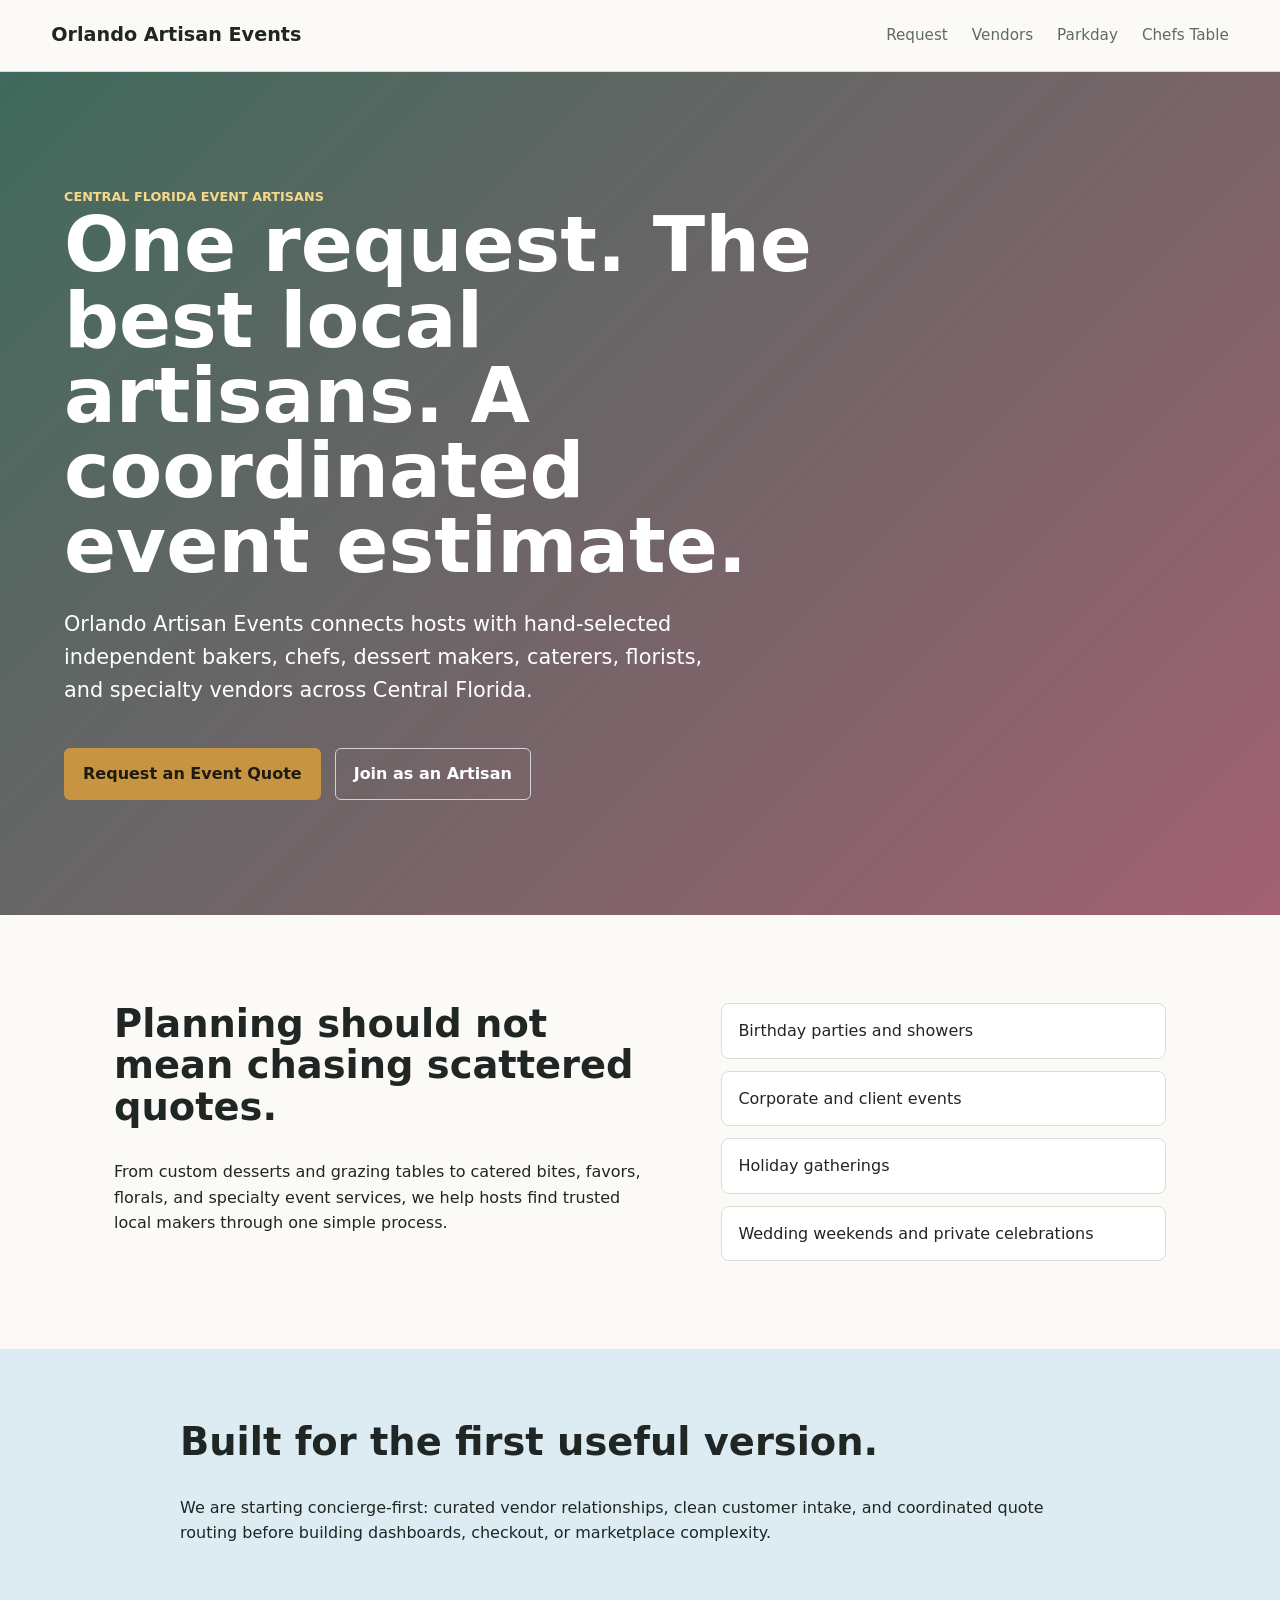
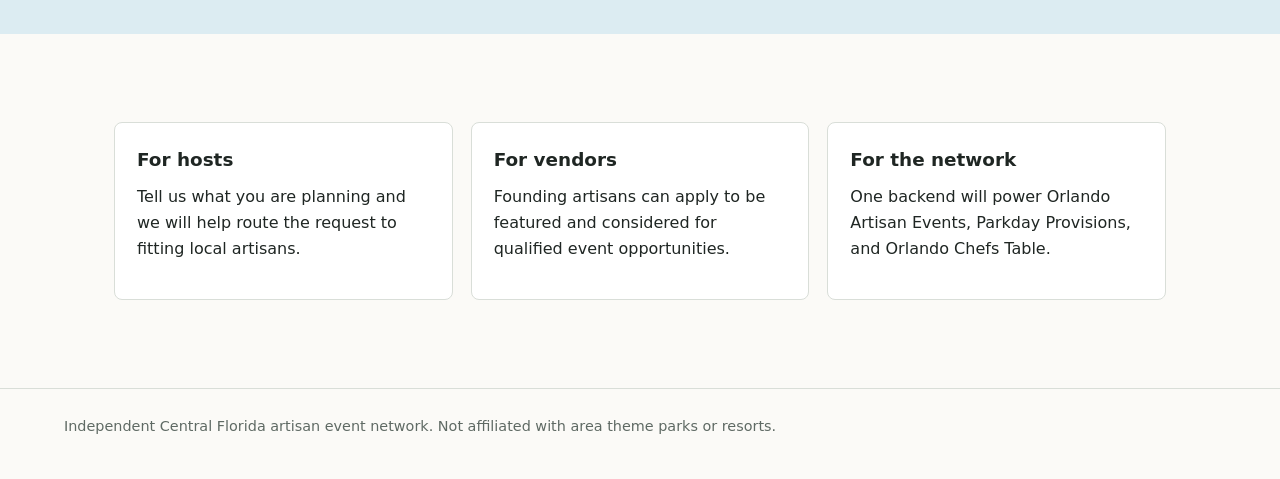
==== public/index.html @ fabe8ac7 "Fix Cloudflare static asset deploy root" ====
<!doctype html>
<html lang="en">
  <head>
    <meta charset="utf-8">
    <meta name="viewport" content="width=device-width, initial-scale=1">
    <title>Orlando Artisan Events</title>
    <meta name="description" content="A curated Central Florida artisan event network connecting hosts with independent bakers, chefs, caterers, dessert makers, and specialty vendors.">
    <link rel="stylesheet" href="/styles.css">
  </head>
  <body>
    <header class="site-header">
      <a class="brand" href="/">Orlando Artisan Events</a>
      <nav aria-label="Main navigation">
        <a href="/request/">Request</a>
        <a href="/vendors/">Vendors</a>
        <a href="/parkday/">Parkday</a>
        <a href="/chefs-table/">Chefs Table</a>
      </nav>
    </header>

    <main>
      <section class="hero">
        <div class="eyebrow">Central Florida event artisans</div>
        <h1>One request. The best local artisans. A coordinated event estimate.</h1>
        <p>
          Orlando Artisan Events connects hosts with hand-selected independent bakers,
          chefs, dessert makers, caterers, florists, and specialty vendors across
          Central Florida.
        </p>
        <div class="actions">
          <a class="button primary" href="/request/">Request an Event Quote</a>
          <a class="button secondary" href="/vendors/">Join as an Artisan</a>
        </div>
      </section>

      <section class="split">
        <div>
          <h2>Planning should not mean chasing scattered quotes.</h2>
          <p>
            From custom desserts and grazing tables to catered bites, favors,
            florals, and specialty event services, we help hosts find trusted
            local makers through one simple process.
          </p>
        </div>
        <ul class="check-list">
          <li>Birthday parties and showers</li>
          <li>Corporate and client events</li>
          <li>Holiday gatherings</li>
          <li>Wedding weekends and private celebrations</li>
        </ul>
      </section>

      <section class="band">
        <div>
          <h2>Built for the first useful version.</h2>
          <p>
            We are starting concierge-first: curated vendor relationships,
            clean customer intake, and coordinated quote routing before building
            dashboards, checkout, or marketplace complexity.
          </p>
        </div>
      </section>

      <section class="three-column">
        <article>
          <h3>For hosts</h3>
          <p>Tell us what you are planning and we will help route the request to fitting local artisans.</p>
        </article>
        <article>
          <h3>For vendors</h3>
          <p>Founding artisans can apply to be featured and considered for qualified event opportunities.</p>
        </article>
        <article>
          <h3>For the network</h3>
          <p>One backend will power Orlando Artisan Events, Parkday Provisions, and Orlando Chefs Table.</p>
        </article>
      </section>
    </main>

    <footer>
      <p>Independent Central Florida artisan event network. Not affiliated with area theme parks or resorts.</p>
    </footer>
  </body>
</html>
---- styles.css ----
:root {
  color-scheme: light;
  --ink: #1f2623;
  --muted: #5f6a64;
  --paper: #fbfaf7;
  --surface: #ffffff;
  --line: #d9ded8;
  --moss: #2f5d50;
  --berry: #8f3f55;
  --gold: #c79542;
  --sky: #dcecf2;
}

* {
  box-sizing: border-box;
}

body {
  margin: 0;
  font-family: Inter, ui-sans-serif, system-ui, -apple-system, BlinkMacSystemFont, "Segoe UI", sans-serif;
  color: var(--ink);
  background: var(--paper);
  line-height: 1.6;
}

a {
  color: inherit;
}

.site-header {
  display: flex;
  align-items: center;
  justify-content: space-between;
  gap: 24px;
  padding: 20px clamp(18px, 4vw, 56px);
  border-bottom: 1px solid var(--line);
  background: rgba(251, 250, 247, 0.94);
  position: sticky;
  top: 0;
  z-index: 10;
}

.brand {
  font-weight: 800;
  text-decoration: none;
  font-size: clamp(1rem, 2vw, 1.2rem);
}

nav {
  display: flex;
  gap: clamp(12px, 2vw, 24px);
  flex-wrap: wrap;
  justify-content: flex-end;
  font-size: 0.95rem;
}

nav a {
  text-decoration: none;
  color: var(--muted);
}

nav a:hover {
  color: var(--ink);
}

main {
  overflow: hidden;
}

.hero {
  min-height: 72vh;
  display: grid;
  align-content: center;
  padding: clamp(52px, 9vw, 120px) clamp(20px, 5vw, 80px);
  background:
    linear-gradient(135deg, rgba(47, 93, 80, 0.92), rgba(143, 63, 85, 0.82)),
    url("https://images.unsplash.com/photo-1519671482749-fd09be7ccebf?auto=format&fit=crop&w=1800&q=80") center/cover;
  color: #fff;
}

.hero > * {
  max-width: 780px;
}

.eyebrow {
  color: #f7d889;
  font-weight: 700;
  text-transform: uppercase;
  font-size: 0.8rem;
}

h1,
h2,
h3,
p {
  margin-top: 0;
}

h1 {
  font-size: clamp(2.3rem, 6vw, 5.2rem);
  line-height: 0.98;
  margin-bottom: 24px;
  letter-spacing: 0;
}

h2 {
  font-size: clamp(1.7rem, 3vw, 2.7rem);
  line-height: 1.08;
  letter-spacing: 0;
}

h3 {
  font-size: 1.15rem;
  margin-bottom: 10px;
}

.hero p {
  font-size: clamp(1.05rem, 2vw, 1.3rem);
  max-width: 680px;
}

.actions {
  display: flex;
  gap: 14px;
  flex-wrap: wrap;
  margin-top: 20px;
}

.button {
  display: inline-flex;
  align-items: center;
  justify-content: center;
  min-height: 48px;
  padding: 12px 18px;
  border-radius: 6px;
  font-weight: 750;
  text-decoration: none;
  border: 1px solid transparent;
}

.button.primary {
  background: var(--gold);
  color: #1f1a12;
}

.button.secondary {
  border-color: rgba(255, 255, 255, 0.7);
  color: #fff;
}

.button.dark {
  background: var(--moss);
  color: #fff;
}

.disabled-button {
  opacity: 0.78;
  cursor: not-allowed;
}

.split,
.three-column,
.form-page,
.content-page {
  padding: clamp(48px, 7vw, 88px) clamp(20px, 5vw, 80px);
  max-width: 1180px;
  margin: 0 auto;
}

.split {
  display: grid;
  grid-template-columns: minmax(0, 1.1fr) minmax(260px, 0.9fr);
  gap: clamp(28px, 5vw, 72px);
  align-items: start;
}

.check-list {
  list-style: none;
  padding: 0;
  margin: 0;
  display: grid;
  gap: 12px;
}

.check-list li {
  padding: 14px 16px;
  background: var(--surface);
  border: 1px solid var(--line);
  border-radius: 8px;
}

.band {
  background: var(--sky);
  padding: clamp(48px, 6vw, 72px) clamp(20px, 5vw, 80px);
}

.band > div {
  max-width: 920px;
  margin: 0 auto;
}

.three-column {
  display: grid;
  grid-template-columns: repeat(3, minmax(0, 1fr));
  gap: 18px;
}

article,
.notice,
.field-list {
  background: var(--surface);
  border: 1px solid var(--line);
  border-radius: 8px;
  padding: 22px;
}

.page-hero {
  padding: clamp(44px, 7vw, 90px) clamp(20px, 5vw, 80px);
  background: var(--moss);
  color: #fff;
}

.page-hero > div {
  max-width: 900px;
}

.form-page {
  display: grid;
  grid-template-columns: minmax(0, 0.85fr) minmax(280px, 1.15fr);
  gap: clamp(24px, 5vw, 58px);
}

.field-list {
  display: grid;
  gap: 14px;
}

.field-list div {
  padding-bottom: 14px;
  border-bottom: 1px solid var(--line);
}

.field-list div:last-child {
  border-bottom: 0;
  padding-bottom: 0;
}

.label {
  display: block;
  font-weight: 750;
}

.hint,
footer,
.notice {
  color: var(--muted);
}

footer {
  border-top: 1px solid var(--line);
  padding: 26px clamp(20px, 5vw, 80px);
  font-size: 0.9rem;
}

@media (max-width: 760px) {
  .site-header {
    align-items: flex-start;
    flex-direction: column;
  }

  nav {
    justify-content: flex-start;
  }

  .hero {
    min-height: 68vh;
  }

  .split,
  .three-column,
  .form-page {
    grid-template-columns: 1fr;
  }
}
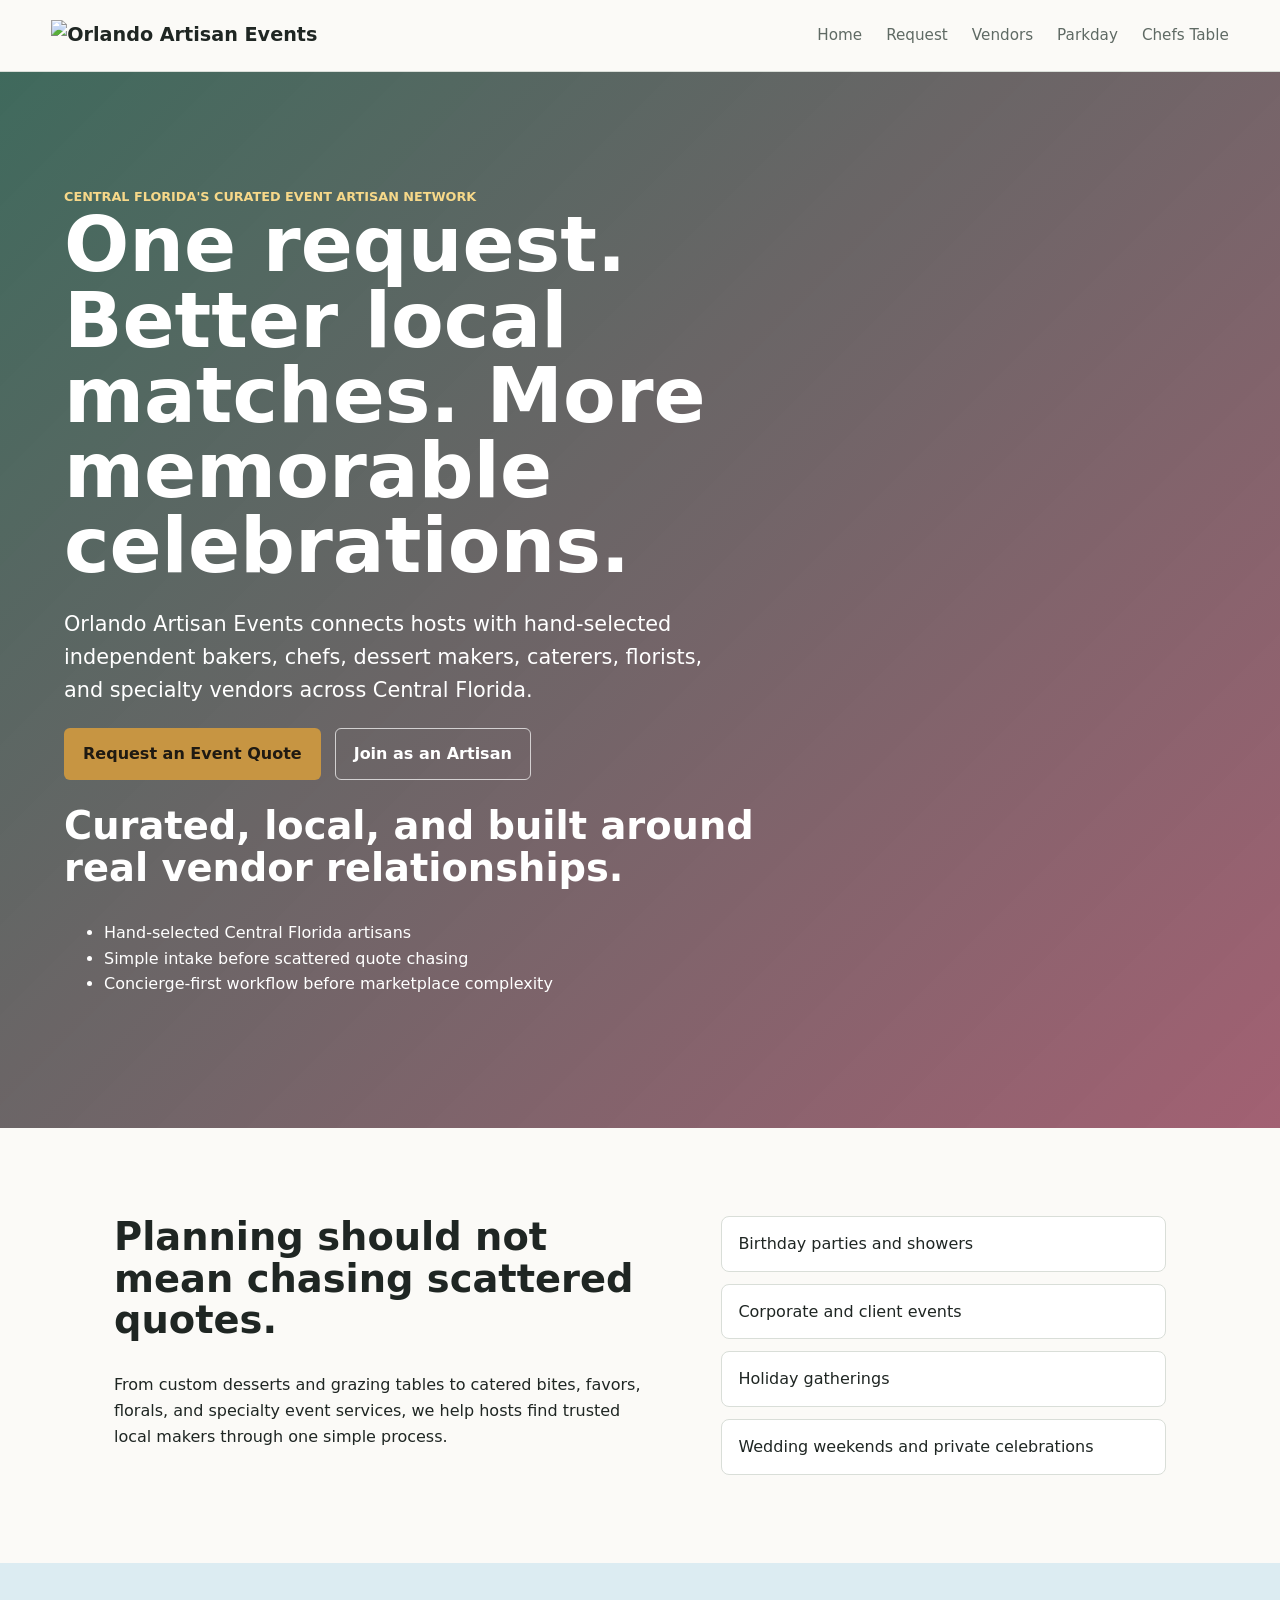
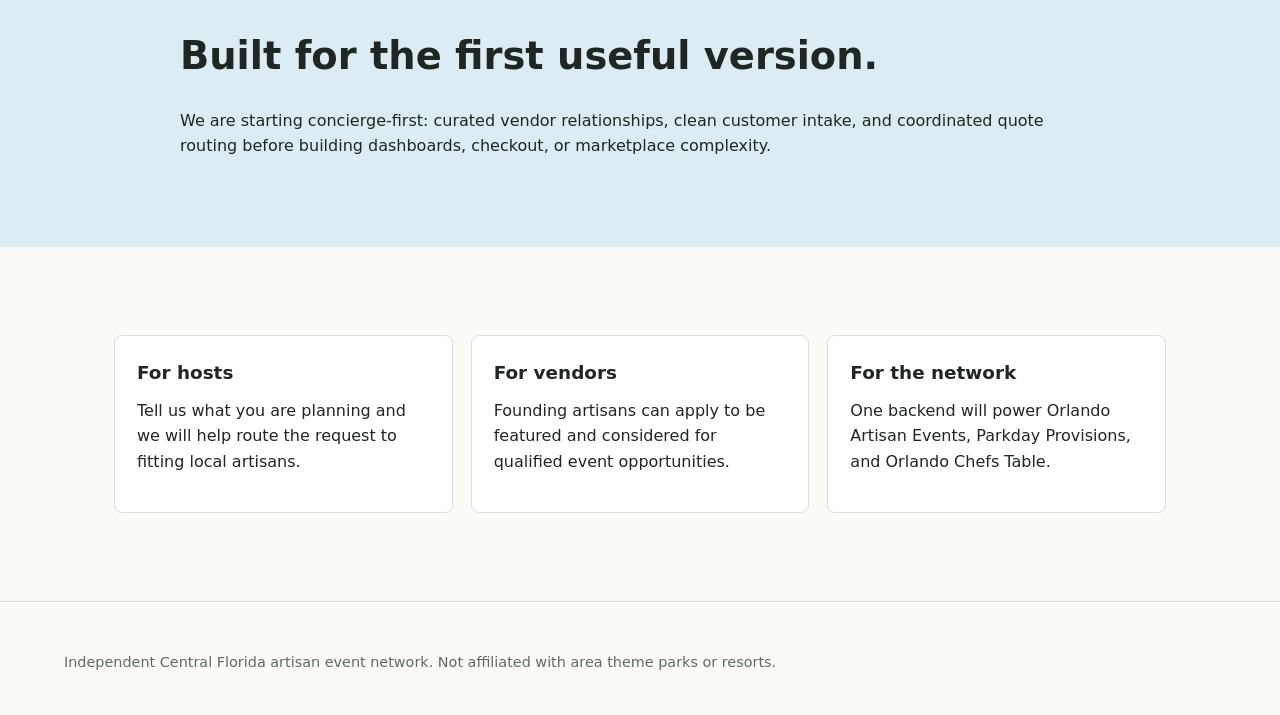
==== commit 761013ee: "Wire Tally intake forms" ====
--- a/public/index.html
+++ b/public/index.html
@@ -9,8 +9,11 @@
   </head>
   <body>
     <header class="site-header">
-      <a class="brand" href="/">Orlando Artisan Events</a>
+      <a class="brand" href="/" aria-label="Orlando Artisan Events home">
+        <img src="/assets/brand/orlando-artisan-events-logo-primary.svg" alt="Orlando Artisan Events">
+      </a>
       <nav aria-label="Main navigation">
+        <a href="/" aria-current="page">Home</a>
         <a href="/request/">Request</a>
         <a href="/vendors/">Vendors</a>
         <a href="/parkday/">Parkday</a>
@@ -20,16 +23,27 @@
 
     <main>
       <section class="hero">
-        <div class="eyebrow">Central Florida event artisans</div>
-        <h1>One request. The best local artisans. A coordinated event estimate.</h1>
-        <p>
-          Orlando Artisan Events connects hosts with hand-selected independent bakers,
-          chefs, dessert makers, caterers, florists, and specialty vendors across
-          Central Florida.
-        </p>
-        <div class="actions">
-          <a class="button primary" href="/request/">Request an Event Quote</a>
-          <a class="button secondary" href="/vendors/">Join as an Artisan</a>
+        <div class="hero-copy">
+          <div class="eyebrow">Central Florida's curated event artisan network</div>
+          <h1>One request. Better local matches. More memorable celebrations.</h1>
+          <p>
+            Orlando Artisan Events connects hosts with hand-selected independent bakers,
+            chefs, dessert makers, caterers, florists, and specialty vendors across
+            Central Florida.
+          </p>
+          <div class="actions">
+            <a class="button primary" href="/request/">Request an Event Quote</a>
+            <a class="button secondary" href="/vendors/">Join as an Artisan</a>
+          </div>
+        </div>
+        <div class="hero-card" aria-label="Brand promise">
+          <img src="/assets/brand/orange-blossom-mark.svg" alt="">
+          <h2>Curated, local, and built around real vendor relationships.</h2>
+          <ul>
+            <li>Hand-selected Central Florida artisans</li>
+            <li>Simple intake before scattered quote chasing</li>
+            <li>Concierge-first workflow before marketplace complexity</li>
+          </ul>
         </div>
       </section>
 
@@ -78,6 +92,7 @@
     </main>
 
     <footer>
+      <img src="/assets/brand/orange-blossom-mark.svg" alt="">
       <p>Independent Central Florida artisan event network. Not affiliated with area theme parks or resorts.</p>
     </footer>
   </body>
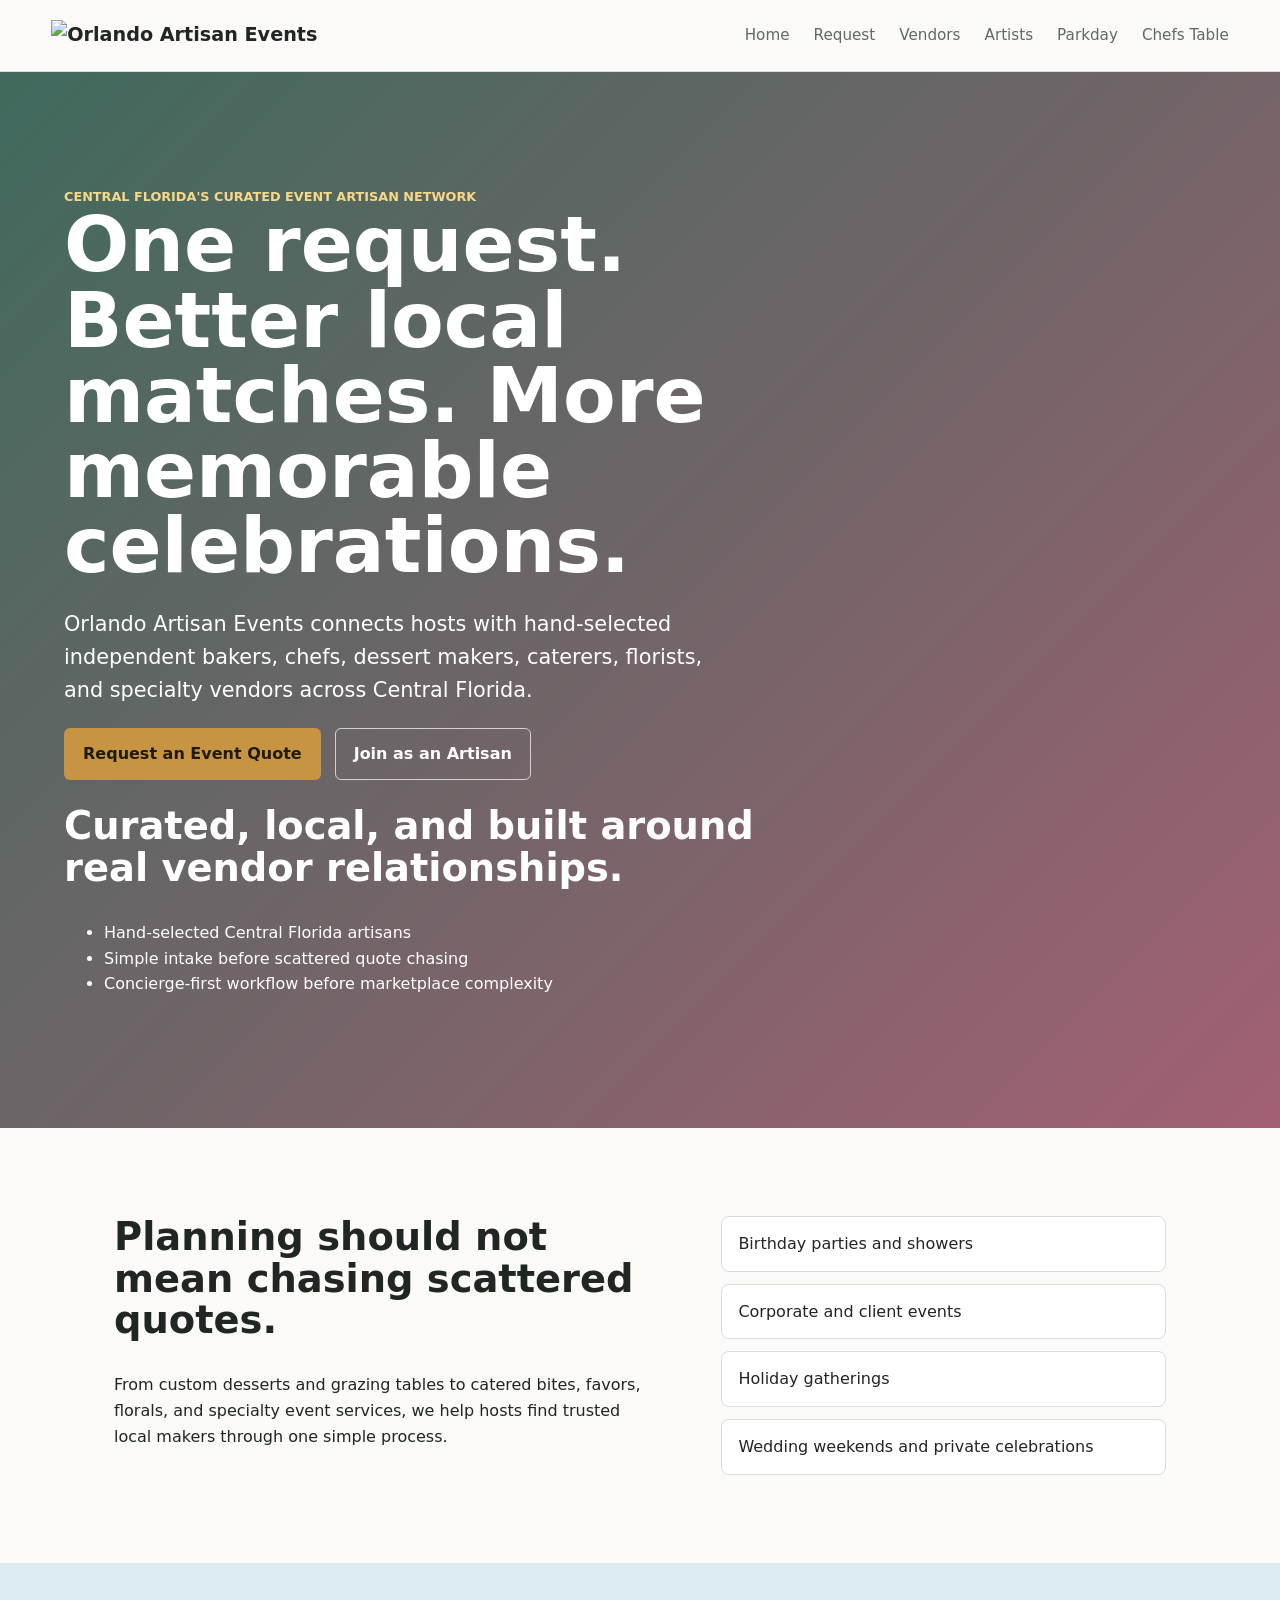
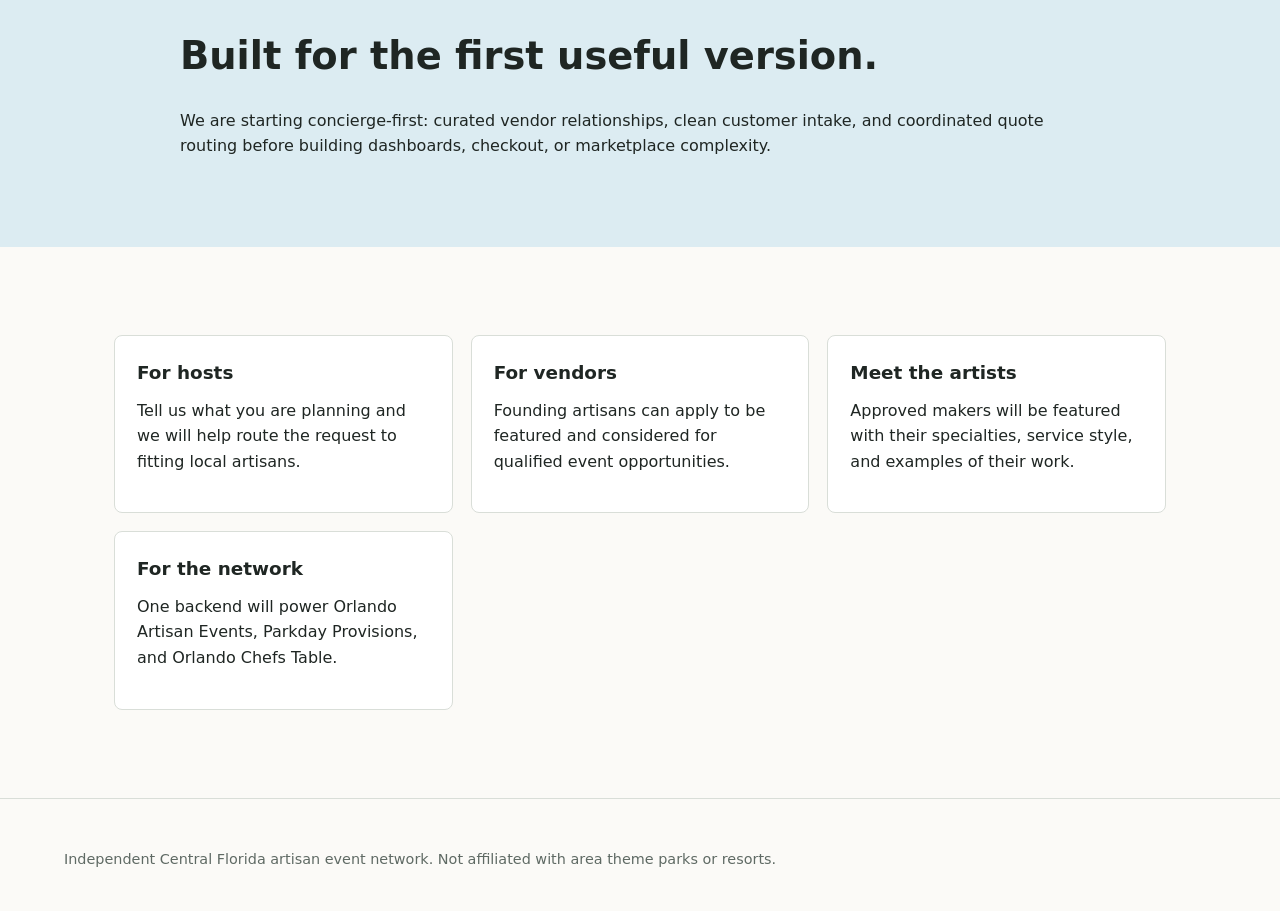
==== commit 1f3b4518: "Add meet the artists page" ====
--- a/public/index.html
+++ b/public/index.html
@@ -16,6 +16,7 @@
         <a href="/" aria-current="page">Home</a>
         <a href="/request/">Request</a>
         <a href="/vendors/">Vendors</a>
+        <a href="/artists/">Artists</a>
         <a href="/parkday/">Parkday</a>
         <a href="/chefs-table/">Chefs Table</a>
       </nav>
@@ -32,7 +33,7 @@
             Central Florida.
           </p>
           <div class="actions">
-            <a class="button primary" href="/request/">Request an Event Quote</a>
+            <a class="button primary" href="https://tally.so/r/814a7P" target="_blank" rel="noopener">Request an Event Quote</a>
             <a class="button secondary" href="/vendors/">Join as an Artisan</a>
           </div>
         </div>
@@ -85,6 +86,10 @@
           <p>Founding artisans can apply to be featured and considered for qualified event opportunities.</p>
         </article>
         <article>
+          <h3>Meet the artists</h3>
+          <p>Approved makers will be featured with their specialties, service style, and examples of their work.</p>
+        </article>
+        <article>
           <h3>For the network</h3>
           <p>One backend will power Orlando Artisan Events, Parkday Provisions, and Orlando Chefs Table.</p>
         </article>
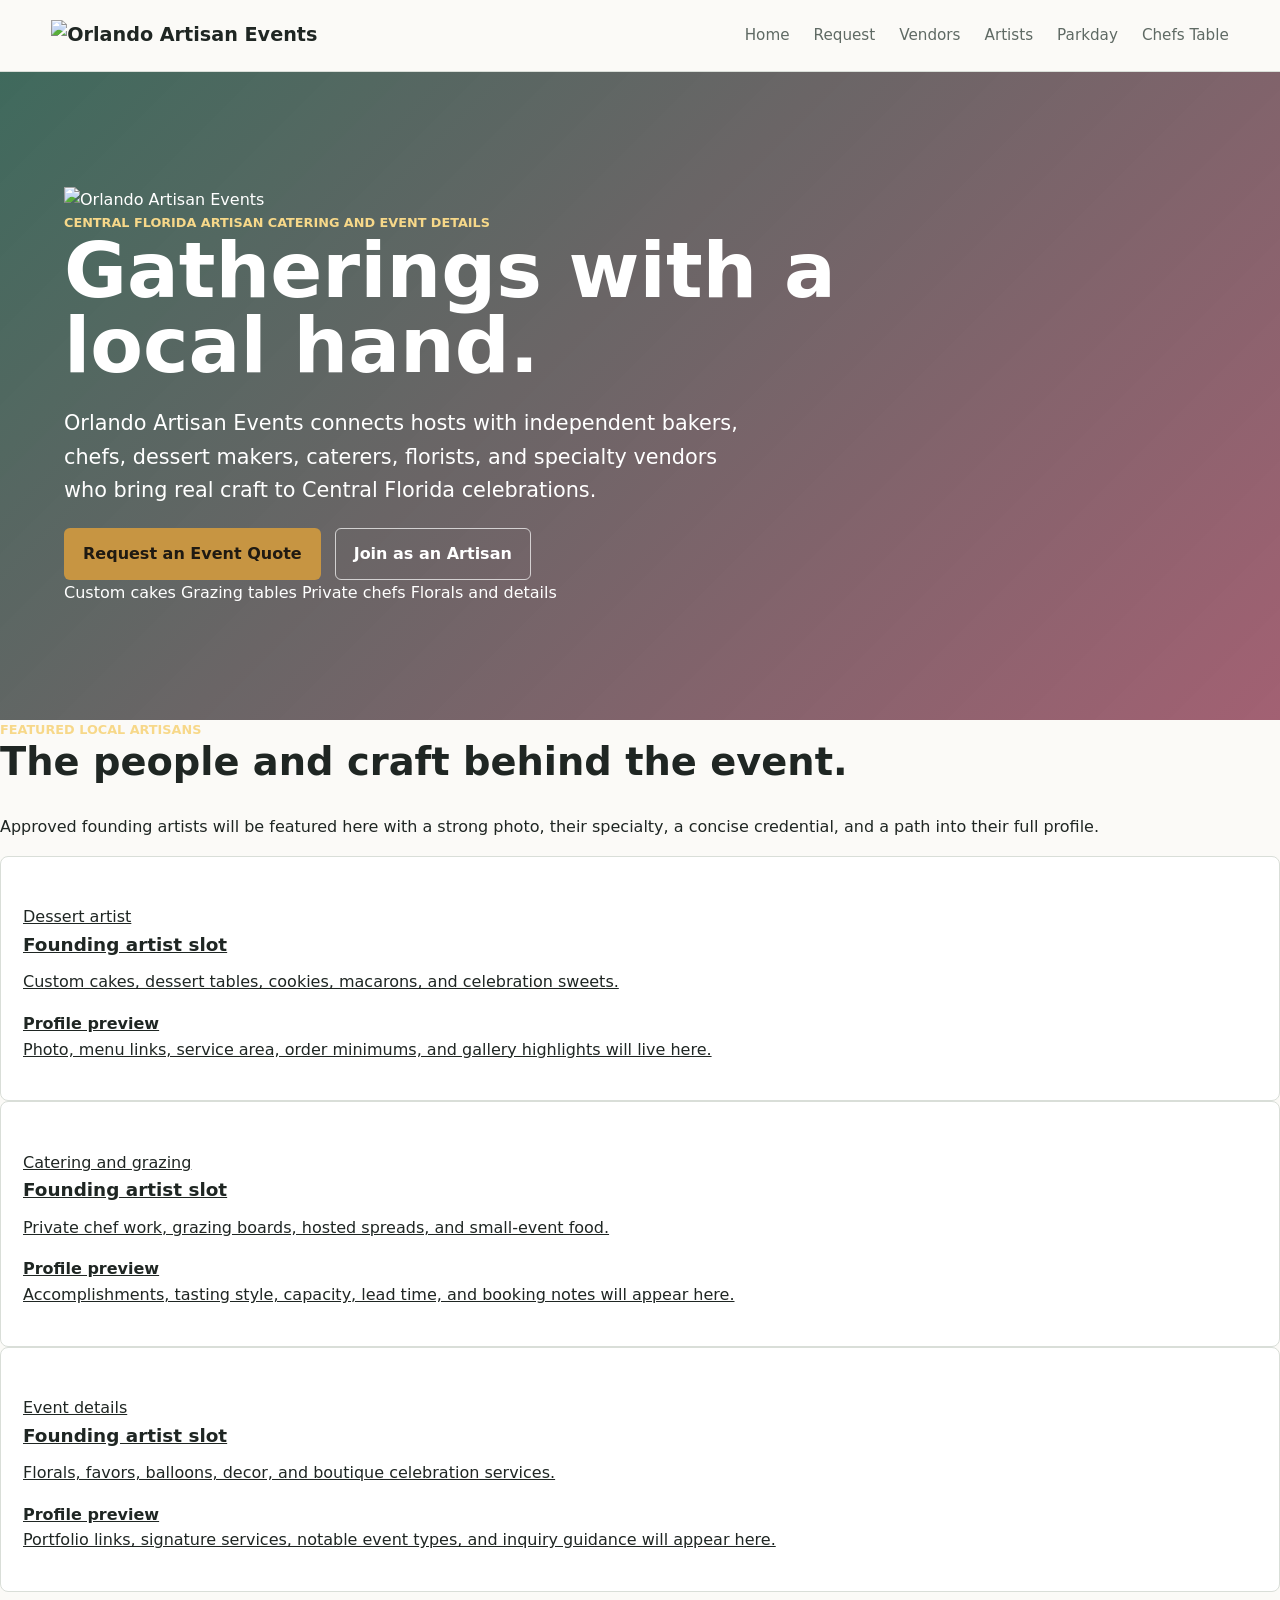
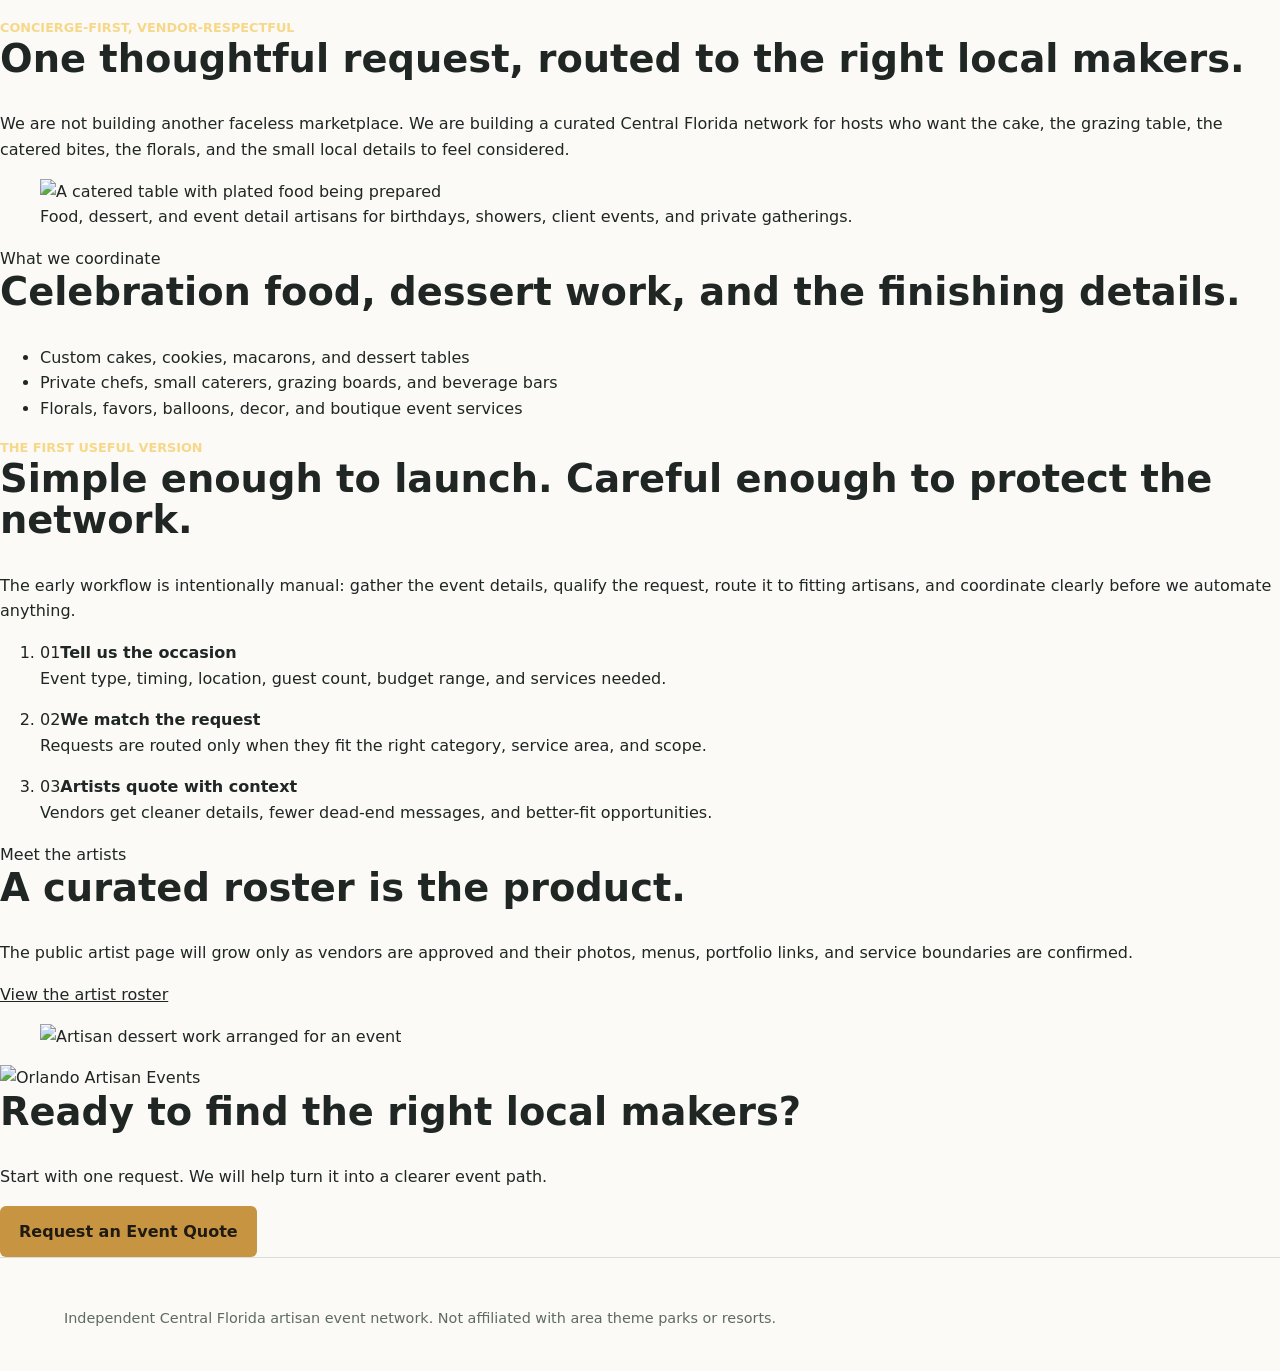
==== commit c38eb270: "Finish OAE launch-ready site refresh" ====
--- a/public/index.html
+++ b/public/index.html
@@ -25,74 +25,161 @@
     <main>
       <section class="hero">
         <div class="hero-copy">
-          <div class="eyebrow">Central Florida's curated event artisan network</div>
-          <h1>One request. Better local matches. More memorable celebrations.</h1>
+          <img class="hero-logo" src="/assets/brand/orlando-artisan-events-logo-hero.svg" alt="Orlando Artisan Events">
+          <div class="eyebrow">Central Florida artisan catering and event details</div>
+          <h1>Gatherings with a local hand.</h1>
           <p>
-            Orlando Artisan Events connects hosts with hand-selected independent bakers,
-            chefs, dessert makers, caterers, florists, and specialty vendors across
-            Central Florida.
+            Orlando Artisan Events connects hosts with independent bakers, chefs,
+            dessert makers, caterers, florists, and specialty vendors who bring
+            real craft to Central Florida celebrations.
           </p>
           <div class="actions">
             <a class="button primary" href="https://tally.so/r/814a7P" target="_blank" rel="noopener">Request an Event Quote</a>
             <a class="button secondary" href="/vendors/">Join as an Artisan</a>
           </div>
         </div>
-        <div class="hero-card" aria-label="Brand promise">
-          <img src="/assets/brand/orange-blossom-mark.svg" alt="">
-          <h2>Curated, local, and built around real vendor relationships.</h2>
-          <ul>
-            <li>Hand-selected Central Florida artisans</li>
-            <li>Simple intake before scattered quote chasing</li>
-            <li>Concierge-first workflow before marketplace complexity</li>
+        <div class="hero-meta" aria-label="Featured services">
+          <span>Custom cakes</span>
+          <span>Grazing tables</span>
+          <span>Private chefs</span>
+          <span>Florals and details</span>
+        </div>
+      </section>
+
+      <section class="featured-artisans" aria-labelledby="featured-artisans-title">
+        <div class="section-intro">
+          <div class="eyebrow">Featured local artisans</div>
+          <h2 id="featured-artisans-title">The people and craft behind the event.</h2>
+          <p>
+            Approved founding artists will be featured here with a strong photo,
+            their specialty, a concise credential, and a path into their full profile.
+          </p>
+        </div>
+
+        <div class="featured-roster">
+          <article class="feature-artist">
+            <a href="/artists/" aria-label="View dessert artist profiles">
+              <div class="artist-photo dessert-profile">
+                <img src="/assets/brand/oae-monogram.svg" alt="">
+              </div>
+              <div class="artist-copy">
+                <span>Dessert artist</span>
+                <h3>Founding artist slot</h3>
+                <p>Custom cakes, dessert tables, cookies, macarons, and celebration sweets.</p>
+              </div>
+              <div class="artist-hover">
+                <strong>Profile preview</strong>
+                <p>Photo, menu links, service area, order minimums, and gallery highlights will live here.</p>
+              </div>
+            </a>
+          </article>
+
+          <article class="feature-artist">
+            <a href="/artists/" aria-label="View catering and grazing artist profiles">
+              <div class="artist-photo catering-profile">
+                <img src="/assets/brand/oae-monogram.svg" alt="">
+              </div>
+              <div class="artist-copy">
+                <span>Catering and grazing</span>
+                <h3>Founding artist slot</h3>
+                <p>Private chef work, grazing boards, hosted spreads, and small-event food.</p>
+              </div>
+              <div class="artist-hover">
+                <strong>Profile preview</strong>
+                <p>Accomplishments, tasting style, capacity, lead time, and booking notes will appear here.</p>
+              </div>
+            </a>
+          </article>
+
+          <article class="feature-artist">
+            <a href="/artists/" aria-label="View floral and event detail artist profiles">
+              <div class="artist-photo detail-profile">
+                <img src="/assets/brand/oae-monogram.svg" alt="">
+              </div>
+              <div class="artist-copy">
+                <span>Event details</span>
+                <h3>Founding artist slot</h3>
+                <p>Florals, favors, balloons, decor, and boutique celebration services.</p>
+              </div>
+              <div class="artist-hover">
+                <strong>Profile preview</strong>
+                <p>Portfolio links, signature services, notable event types, and inquiry guidance will appear here.</p>
+              </div>
+            </a>
+          </article>
+        </div>
+      </section>
+
+      <section class="editorial-intro">
+        <div class="intro-mark"><img src="/assets/brand/orange-blossom-mark.svg" alt=""></div>
+        <div>
+          <div class="eyebrow">Concierge-first, vendor-respectful</div>
+          <h2>One thoughtful request, routed to the right local makers.</h2>
+          <p>
+            We are not building another faceless marketplace. We are building a
+            curated Central Florida network for hosts who want the cake, the
+            grazing table, the catered bites, the florals, and the small local
+            details to feel considered.
+          </p>
+        </div>
+      </section>
+
+      <section class="image-story">
+        <figure>
+          <img src="https://images.unsplash.com/photo-1555244162-803834f70033?auto=format&amp;fit=crop&amp;w=1200&amp;q=82" alt="A catered table with plated food being prepared">
+          <figcaption>Food, dessert, and event detail artisans for birthdays, showers, client events, and private gatherings.</figcaption>
+        </figure>
+        <div class="story-panel">
+          <span class="category-pill">What we coordinate</span>
+          <h2>Celebration food, dessert work, and the finishing details.</h2>
+          <ul class="feature-list">
+            <li>Custom cakes, cookies, macarons, and dessert tables</li>
+            <li>Private chefs, small caterers, grazing boards, and beverage bars</li>
+            <li>Florals, favors, balloons, decor, and boutique event services</li>
           </ul>
         </div>
       </section>
 
-      <section class="split">
-        <div>
-          <h2>Planning should not mean chasing scattered quotes.</h2>
+      <section class="process-band">
+        <div class="section-intro">
+          <div class="eyebrow">The first useful version</div>
+          <h2>Simple enough to launch. Careful enough to protect the network.</h2>
           <p>
-            From custom desserts and grazing tables to catered bites, favors,
-            florals, and specialty event services, we help hosts find trusted
-            local makers through one simple process.
+            The early workflow is intentionally manual: gather the event details,
+            qualify the request, route it to fitting artisans, and coordinate
+            clearly before we automate anything.
           </p>
         </div>
-        <ul class="check-list">
-          <li>Birthday parties and showers</li>
-          <li>Corporate and client events</li>
-          <li>Holiday gatherings</li>
-          <li>Wedding weekends and private celebrations</li>
-        </ul>
+        <ol class="process-list">
+          <li><span>01</span><strong>Tell us the occasion</strong><p>Event type, timing, location, guest count, budget range, and services needed.</p></li>
+          <li><span>02</span><strong>We match the request</strong><p>Requests are routed only when they fit the right category, service area, and scope.</p></li>
+          <li><span>03</span><strong>Artists quote with context</strong><p>Vendors get cleaner details, fewer dead-end messages, and better-fit opportunities.</p></li>
+        </ol>
       </section>
 
-      <section class="band">
+      <section class="artist-preview">
         <div>
-          <h2>Built for the first useful version.</h2>
+          <span class="category-pill">Meet the artists</span>
+          <h2>A curated roster is the product.</h2>
           <p>
-            We are starting concierge-first: curated vendor relationships,
-            clean customer intake, and coordinated quote routing before building
-            dashboards, checkout, or marketplace complexity.
+            The public artist page will grow only as vendors are approved and
+            their photos, menus, portfolio links, and service boundaries are
+            confirmed.
           </p>
+          <a class="text-link" href="/artists/">View the artist roster</a>
         </div>
+        <figure>
+          <img src="https://images.unsplash.com/photo-1514986888952-8cd320577b68?auto=format&amp;fit=crop&amp;w=1200&amp;q=82" alt="Artisan dessert work arranged for an event">
+        </figure>
       </section>
 
-      <section class="three-column">
-        <article>
-          <h3>For hosts</h3>
-          <p>Tell us what you are planning and we will help route the request to fitting local artisans.</p>
-        </article>
-        <article>
-          <h3>For vendors</h3>
-          <p>Founding artisans can apply to be featured and considered for qualified event opportunities.</p>
-        </article>
-        <article>
-          <h3>Meet the artists</h3>
-          <p>Approved makers will be featured with their specialties, service style, and examples of their work.</p>
-        </article>
-        <article>
-          <h3>For the network</h3>
-          <p>One backend will power Orlando Artisan Events, Parkday Provisions, and Orlando Chefs Table.</p>
-        </article>
+      <section class="final-cta">
+        <div>
+          <img src="/assets/brand/orlando-artisan-events-logo-primary-reverse.svg" alt="Orlando Artisan Events">
+          <h2>Ready to find the right local makers?</h2>
+          <p>Start with one request. We will help turn it into a clearer event path.</p>
+          <a class="button primary" href="https://tally.so/r/814a7P" target="_blank" rel="noopener">Request an Event Quote</a>
+        </div>
       </section>
     </main>
 
